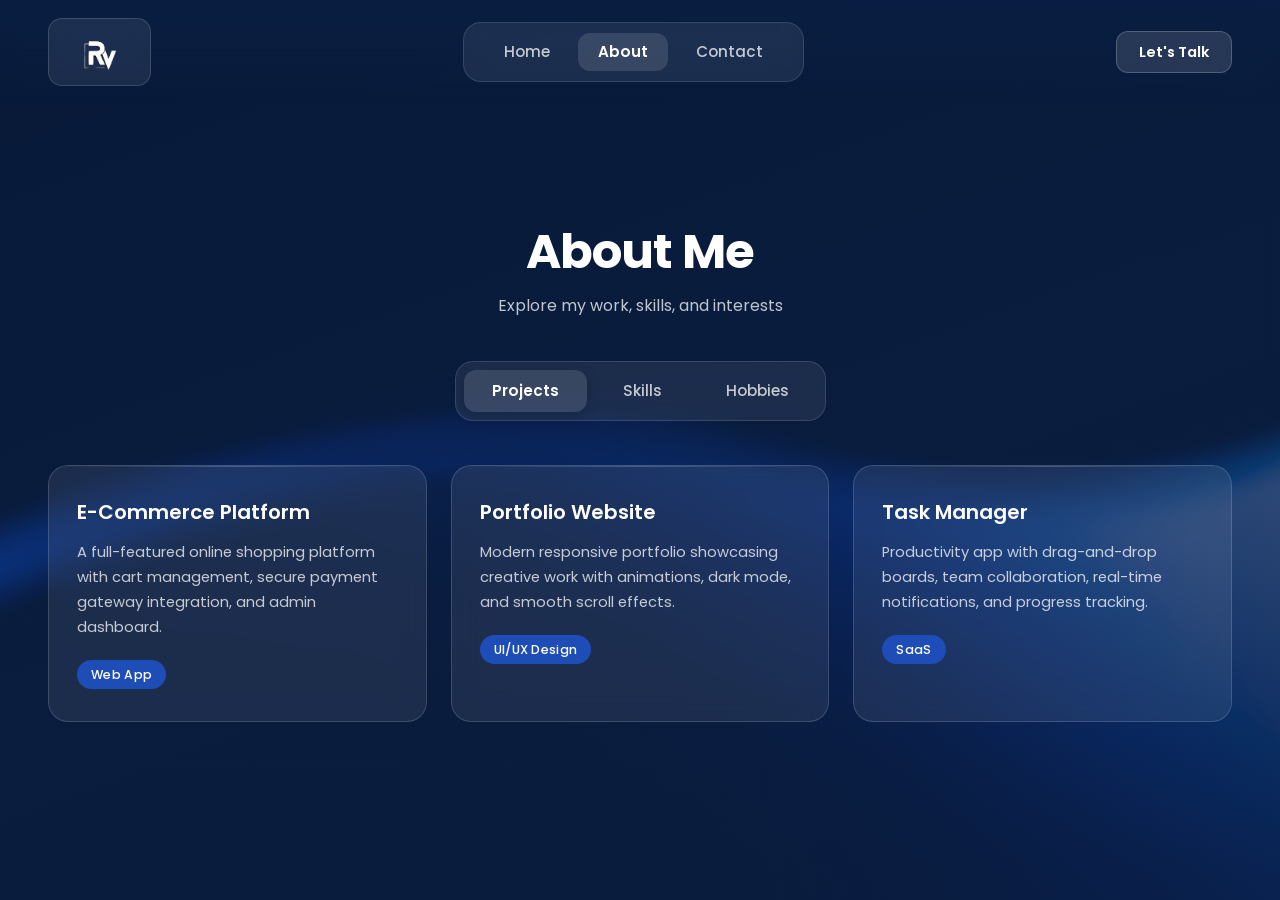
==== pages/about.html @ af15b4a7 "portfolio" ====
<!DOCTYPE html>
<html lang="en">
<head>
  <meta charset="UTF-8">
  <meta name="viewport" content="width=device-width, initial-scale=1.0">
  <title>About | My Portfolio</title>
  <link rel="preconnect" href="https://fonts.googleapis.com">
  <link rel="preconnect" href="https://fonts.gstatic.com" crossorigin>
  <link href="https://fonts.googleapis.com/css2?family=Poppins:wght@300;400;500;600;700&display=swap" rel="stylesheet">
  <link rel="stylesheet" href="../css/common.css">
  <link rel="stylesheet" href="../css/about.css">
</head>
<body class="portfolio-page">

  <nav class="portfolio-nav">
    <img src="../images/logo%20(2).png" alt="Logo" class="nav-logo-img">
    <ul class="portfolio-nav-links">
      <li><a href="home.html">Home</a></li>
      <li><a href="about.html" class="active">About</a></li>
      <li><a href="contact.html">Contact</a></li>
    </ul>
    <a href="contact.html" class="lets-talk-btn">Let's Talk</a>
  </nav>

  <section class="page-section page-about">

    
    <input type="radio" name="about-tabs" id="tab-projects" class="tab-radio" checked>
    <input type="radio" name="about-tabs" id="tab-skills" class="tab-radio">
    <input type="radio" name="about-tabs" id="tab-hobbies" class="tab-radio">

    <div class="about-content">
      <h2 class="section-title">About Me</h2>
      <p class="section-subtitle">Explore my work, skills, and interests</p>

      <div class="tab-buttons">
        <label for="tab-projects" class="tab-label">Projects</label>
        <label for="tab-skills" class="tab-label">Skills</label>
        <label for="tab-hobbies" class="tab-label">Hobbies</label>
      </div>

      <div class="tab-content">

        <div class="tab-panel" id="panel-projects">
          <div class="cards-grid">
            <div class="card transparent-card">
              <h3 class="card-title">E-Commerce Platform</h3>
              <p class="card-text">
                A full-featured online shopping platform with cart management,
                secure payment gateway integration, and admin dashboard.
              </p>
              <span class="card-tag">Web App</span>
            </div>
            <div class="card transparent-card">
              <h3 class="card-title">Portfolio Website</h3>
              <p class="card-text">
                Modern responsive portfolio showcasing creative work with
                animations, dark mode, and smooth scroll effects.
              </p>
              <span class="card-tag">UI/UX Design</span>
            </div>
            <div class="card transparent-card">
              <h3 class="card-title">Task Manager</h3>
              <p class="card-text">
                Productivity app with drag-and-drop boards, team collaboration,
                real-time notifications, and progress tracking.
              </p>
              <span class="card-tag">SaaS</span>
            </div>
          </div>
        </div>

        <div class="tab-panel" id="panel-skills">
          <div class="cards-grid">
            <div class="card transparent-card">
              <h3 class="card-title">Frontend Development</h3>
              <p class="card-text">
                HTML5, CSS3, JavaScript, React, Vue.js — building responsive,
                accessible, and high-performance user interfaces.
              </p>
              <span class="card-tag">Expert</span>
            </div>
            <div class="card transparent-card">
              <h3 class="card-title">UI / UX Design</h3>
              <p class="card-text">
                Figma, Adobe XD, wireframing, prototyping, user research,
                design systems, and pixel-perfect visual design.
              </p>
              <span class="card-tag">Advanced</span>
            </div>
            <div class="card transparent-card">
              <h3 class="card-title">Backend & Database</h3>
              <p class="card-text">
                Node.js, Express, Python, PostgreSQL, MongoDB — designing
                robust APIs and scalable database architectures.
              </p>
              <span class="card-tag">Intermediate</span>
            </div>
          </div>
        </div>

        <div class="tab-panel" id="panel-hobbies">
          <div class="cards-grid">
            <div class="card transparent-card">
              <h3 class="card-title">Photography</h3>
              <p class="card-text">
                Capturing moments through the lens — landscapes, street
                photography, and portraits with a keen eye for composition.
              </p>
              <span class="card-tag">Creative</span>
            </div>
            <div class="card transparent-card">
              <h3 class="card-title">Reading & Writing</h3>
              <p class="card-text">
                Diving into tech blogs, design books, and occasionally writing
                articles about web development trends and best practices.
              </p>
              <span class="card-tag">Mindful</span>
            </div>
            <div class="card transparent-card">
              <h3 class="card-title">Music & Travel</h3>
              <p class="card-text">
                Exploring new places, cultures, and cuisines — always with a
                playlist on hand for inspiration and relaxation.
              </p>
              <span class="card-tag">Adventure</span>
            </div>
          </div>
        </div>

      </div>
    </div>
  </section>

</body>
</html>
---- css/common.css ----
*,
*::before,
*::after {
  box-sizing: border-box;
  margin: 0;
  padding: 0;
}

:root {
  --dark-blue: #0a1f44;
  --dark-blue-2: #0d2857;
  --dark-blue-3: #103268;
  --accent-blue: #1e4db7;
  --white: #ffffff;
  --white-90: rgba(255, 255, 255, 0.9);
  --white-75: rgba(255, 255, 255, 0.75);
  --white-50: rgba(255, 255, 255, 0.5);
  --white-25: rgba(255, 255, 255, 0.25);
  --white-20: rgba(255, 255, 255, 0.2);
  --white-15: rgba(255, 255, 255, 0.15);
  --white-12: rgba(255, 255, 255, 0.12);
  --white-10: rgba(255, 255, 255, 0.10);
  --white-08: rgba(255, 255, 255, 0.08);
  --white-06: rgba(255, 255, 255, 0.06);
  --white-05: rgba(255, 255, 255, 0.05);
}

html {
  scroll-behavior: smooth;
}

body {
  min-height: 100vh;
  font-family: 'Poppins', -apple-system, BlinkMacSystemFont, "Segoe UI", Roboto, Helvetica, Arial, sans-serif;
  font-size: 15px;
  line-height: 1.4;
  -webkit-font-smoothing: antialiased;
  color: var(--white);
  background: var(--dark-blue);
}

body.portfolio-page {
  margin: 0;
  min-height: 100vh;
  overflow-x: hidden;
  background: var(--dark-blue);
}

/* ===== Portfolio Navbar ===== */
.portfolio-nav {
  position: fixed;
  top: 0;
  left: 0;
  width: 100%;
  padding: 18px 48px;
  z-index: 100;
  display: flex;
  align-items: center;
  justify-content: space-between;
  background: linear-gradient(180deg, rgba(10, 31, 68, 0.85) 0%, rgba(10, 31, 68, 0) 100%);
  backdrop-filter: blur(8px);
}

.nav-logo-img {
  display: block;
  width: auto;
  height: 68px;
  max-height: 68px;
  object-fit: contain;
  border-radius: 14px;
  background: var(--white-08);
  border: 1.5px solid var(--white-15);
  padding: 6px 10px;
  backdrop-filter: blur(8px);
}

.portfolio-nav-links {
  list-style: none;
  display: flex;
  align-items: center;
  gap: 8px;
  padding: 10px 20px;
  background: var(--white-08);
  border: 1px solid var(--white-12);
  border-radius: 18px;
  backdrop-filter: blur(12px);
}

.portfolio-nav-links a {
  display: block;
  padding: 8px 20px;
  border-radius: 12px;
  color: var(--white-75);
  text-decoration: none;
  font-weight: 500;
  font-size: 0.95rem;
  transition: all 0.25s ease;
}

.portfolio-nav-links a:hover {
  color: var(--white);
  background: var(--white-08);
}


.portfolio-nav-links a.active {
  background: var(--white-12);
  color: var(--white);
  font-weight: 600;
}


body:has(#about:target) .nav-link-about,
body:has(#contact:target) .nav-link-contact {
  background: var(--white-12);
  color: var(--white);
  font-weight: 600;
}
body:has(#about:target) .nav-link-home,
body:has(#contact:target) .nav-link-home {
  background: transparent;
  color: var(--white-75);
  font-weight: 500;
}
body:has(#contact:target) .nav-link-about {
  background: transparent;
  color: var(--white-75);
  font-weight: 500;
}

.lets-talk-btn {
  padding: 10px 22px;
  border-radius: 12px;
  background: var(--white-12);
  border: 1.5px solid var(--white-20);
  color: var(--white);
  text-decoration: none;
  font-weight: 600;
  font-size: 0.9rem;
  transition: all 0.25s ease;
}

.lets-talk-btn:hover {
  background: var(--white);
  color: var(--dark-blue);
}


.page-section {
  min-height: 100vh;
  width: 100%;
  position: relative;
  padding: 120px 48px 80px;
  display: flex;
  align-items: center;
  justify-content: center;
  overflow: hidden;
}


.card.transparent-card {
  background: var(--white-08);
  border: 1px solid var(--white-15);
  border-radius: 20px;
  padding: 32px 28px;
  text-align: left;
  backdrop-filter: blur(14px);
  transition: all 0.35s cubic-bezier(0.4, 0, 0.2, 1);
  position: relative;
  overflow: hidden;
}

.card.transparent-card::before {
  content: '';
  position: absolute;
  top: 0;
  left: 0;
  right: 0;
  height: 1px;
  background: linear-gradient(90deg, transparent, var(--white-20), transparent);
}

.card.transparent-card:hover {
  transform: translateY(-6px);
  background: var(--white-12);
  border-color: var(--white-25);
  box-shadow: 0 20px 50px rgba(0, 0, 0, 0.35);
}

.card-title {
  font-size: 1.25rem;
  font-weight: 600;
  margin-bottom: 14px;
  color: var(--white);
}

.card-text {
  font-size: 0.92rem;
  line-height: 1.7;
  color: var(--white-75);
  margin-bottom: 20px;
}

.card-tag {
  display: inline-block;
  padding: 6px 14px;
  border-radius: 100px;
  background: var(--accent-blue);
  color: var(--white);
  font-size: 0.78rem;
  font-weight: 500;
  letter-spacing: 0.3px;
}


@media (max-width: 1024px) {
  .portfolio-nav { padding: 16px 28px; }
  .page-section { padding: 110px 28px 70px; }
}

@media (max-width: 768px) {
  .portfolio-nav { padding: 14px 20px; }
  .nav-logo-img { height: 52px; max-height: 52px; }
  .portfolio-nav-links { padding: 7px 12px; gap: 4px; }
  .portfolio-nav-links a { padding: 6px 14px; font-size: 0.85rem; }
  .lets-talk-btn { display: none; }
  .page-section { padding: 100px 20px 60px; }
}
---- css/about.css ----
.page-about {
  background-image: url('../images/bg3.jpg');
  background-size: cover;
  background-position: center;
  background-repeat: no-repeat;
}

.page-about::before {
  content: '';
  position: absolute;
  inset: 0;
  background: linear-gradient(160deg, rgba(10, 31, 68, 0.82) 0%, rgba(13, 40, 87, 0.7) 50%, rgba(10, 31, 68, 0.9) 100%);
  pointer-events: none;
}

.about-content {
  position: relative;
  z-index: 2;
  width: 100%;
  max-width: 1280px;
  text-align: center;
}

.section-title {
  font-size: clamp(2rem, 4vw, 3rem);
  font-weight: 700;
  margin-bottom: 10px;
  letter-spacing: -0.02em;
}

.section-subtitle {
  font-size: 1rem;
  color: var(--white-75);
  margin-bottom: 44px;
}


.tab-radio {
  position: absolute;
  opacity: 0;
  width: 0;
  height: 0;
  pointer-events: none;
}

.tab-buttons {
  display: inline-flex;
  gap: 8px;
  padding: 8px;
  background: var(--white-08);
  border: 1px solid var(--white-12);
  border-radius: 18px;
  margin-bottom: 44px;
  backdrop-filter: blur(12px);
}

.tab-label {
  padding: 10px 28px;
  border: none;
  border-radius: 12px;
  background: transparent;
  color: var(--white-75);
  font-family: 'Poppins', sans-serif;
  font-size: 0.95rem;
  font-weight: 500;
  cursor: pointer;
  transition: all 0.25s ease;
  display: inline-block;
  user-select: none;
}

.tab-label:hover {
  color: var(--white);
  background: var(--white-08);
}


#tab-projects:checked ~ .about-content .tab-buttons [for="tab-projects"],
#tab-skills:checked ~ .about-content .tab-buttons [for="tab-skills"],
#tab-hobbies:checked ~ .about-content .tab-buttons [for="tab-hobbies"] {
  background: var(--white-12);
  color: var(--white);
  font-weight: 600;
  box-shadow: 0 4px 14px rgba(0, 0, 0, 0.2);
}


.tab-content {
  width: 100%;
  position: relative;
}

.tab-panel {
  display: none;
  animation: fadeInUp 0.4s ease;
}

@keyframes fadeInUp {
  from { opacity: 0; transform: translateY(16px); }
  to   { opacity: 1; transform: translateY(0); }
}


#tab-projects:checked ~ .about-content #panel-projects,
#tab-skills:checked ~ .about-content #panel-skills,
#tab-hobbies:checked ~ .about-content #panel-hobbies {
  display: block;
}


.cards-grid {
  display: grid;
  grid-template-columns: repeat(3, 1fr);
  gap: 24px;
}


@media (max-width: 1024px) {
  .cards-grid { grid-template-columns: repeat(2, 1fr); }
}

@media (max-width: 768px) {
  .cards-grid { grid-template-columns: 1fr; }
  .tab-buttons { flex-wrap: wrap; justify-content: center; }
  .tab-label { padding: 9px 20px; font-size: 0.88rem; }
}
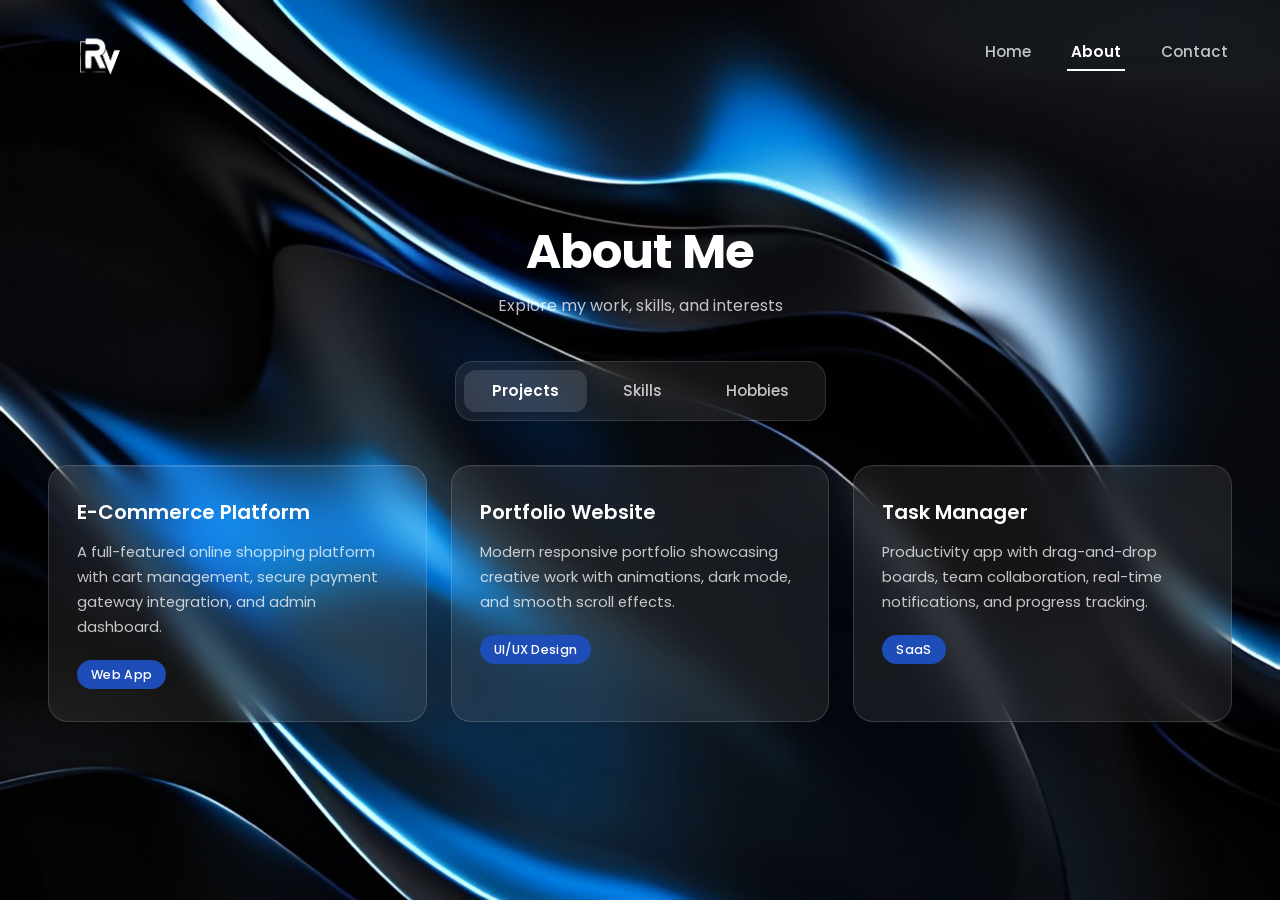
==== commit c04f7b68: "portfolio changes made" ====
--- a/pages/about.html
+++ b/pages/about.html
@@ -19,7 +19,6 @@
       <li><a href="about.html" class="active">About</a></li>
       <li><a href="contact.html">Contact</a></li>
     </ul>
-    <a href="contact.html" class="lets-talk-btn">Let's Talk</a>
   </nav>
 
   <section class="page-section page-about">
--- a/css/common.css
+++ b/css/common.css
@@ -27,6 +27,7 @@
 
 html {
   scroll-behavior: smooth;
+  min-height: 100%;
 }
 
 body {
@@ -43,7 +44,21 @@
   margin: 0;
   min-height: 100vh;
   overflow-x: hidden;
-  background: var(--dark-blue);
+  background-image: url('../images/BGREAL.png');
+  background-size: 100% auto;
+  background-position: center top;
+  background-repeat: no-repeat;
+  background-attachment: scroll;
+  position: relative;
+}
+
+body.portfolio-page::before {
+  content: '';
+  position: fixed;
+  inset: 0;
+  background: transparent;
+  pointer-events: none;
+  z-index: 0;
 }
 
 /* ===== Portfolio Navbar ===== */
@@ -57,8 +72,8 @@
   display: flex;
   align-items: center;
   justify-content: space-between;
-  background: linear-gradient(180deg, rgba(10, 31, 68, 0.85) 0%, rgba(10, 31, 68, 0) 100%);
-  backdrop-filter: blur(8px);
+  background: transparent;
+  backdrop-filter: none;
 }
 
 .nav-logo-img {
@@ -67,52 +82,69 @@
   height: 68px;
   max-height: 68px;
   object-fit: contain;
-  border-radius: 14px;
-  background: var(--white-08);
-  border: 1.5px solid var(--white-15);
-  padding: 6px 10px;
-  backdrop-filter: blur(8px);
 }
 
 .portfolio-nav-links {
   list-style: none;
   display: flex;
   align-items: center;
-  gap: 8px;
-  padding: 10px 20px;
-  background: var(--white-08);
-  border: 1px solid var(--white-12);
-  border-radius: 18px;
-  backdrop-filter: blur(12px);
+  gap: 32px;
+  padding: 0;
+  background: transparent;
+  border: none;
+  border-radius: 0;
+  backdrop-filter: none;
 }
 
 .portfolio-nav-links a {
   display: block;
-  padding: 8px 20px;
-  border-radius: 12px;
+  padding: 8px 4px;
+  border-radius: 0;
   color: var(--white-75);
   text-decoration: none;
   font-weight: 500;
   font-size: 0.95rem;
   transition: all 0.25s ease;
+  background: transparent;
+  position: relative;
+}
+
+.portfolio-nav-links a::after {
+  content: '';
+  position: absolute;
+  bottom: 0;
+  left: 50%;
+  transform: translateX(-50%);
+  width: 0;
+  height: 2px;
+  background: var(--white);
+  transition: width 0.25s ease;
 }
 
 .portfolio-nav-links a:hover {
   color: var(--white);
-  background: var(--white-08);
+  background: transparent;
+}
+
+.portfolio-nav-links a:hover::after {
+  width: 100%;
 }
 
 
 .portfolio-nav-links a.active {
-  background: var(--white-12);
-  color: var(--white);
-  font-weight: 600;
+  background: transparent;
+  color: var(--white);
+  font-weight: 600;
+}
+
+.portfolio-nav-links a.active::after {
+  width: 100%;
 }
 
 
 body:has(#about:target) .nav-link-about,
 body:has(#contact:target) .nav-link-contact {
-  background: var(--white-12);
+  background: transparent;
   color: var(--white);
   font-weight: 600;
 }
@@ -129,20 +161,7 @@
 }
 
 .lets-talk-btn {
-  padding: 10px 22px;
-  border-radius: 12px;
-  background: var(--white-12);
-  border: 1.5px solid var(--white-20);
-  color: var(--white);
-  text-decoration: none;
-  font-weight: 600;
-  font-size: 0.9rem;
-  transition: all 0.25s ease;
-}
-
-.lets-talk-btn:hover {
-  background: var(--white);
-  color: var(--dark-blue);
+  display: none !important;
 }
 
 
@@ -212,6 +231,43 @@
   letter-spacing: 0.3px;
 }
 
+.card-icon {
+  width: 36px;
+  height: 36px;
+  margin-bottom: 18px;
+  color: var(--white-75);
+  display: block;
+}
+
+.repo-btn {
+  display: inline-flex;
+  align-items: center;
+  gap: 8px;
+  margin-top: 20px;
+  padding: 10px 20px;
+  border-radius: 12px;
+  background: var(--white);
+  color: var(--dark-blue);
+  text-decoration: none;
+  font-family: 'Poppins', sans-serif;
+  font-size: 0.88rem;
+  font-weight: 600;
+  transition: all 0.25s ease;
+  border: none;
+  cursor: pointer;
+}
+
+.repo-btn svg {
+  width: 16px;
+  height: 16px;
+}
+
+.repo-btn:hover {
+  transform: translateY(-2px);
+  box-shadow: 0 8px 24px rgba(0, 0, 0, 0.35);
+  background: var(--white-90);
+}
+
 
 @media (max-width: 1024px) {
   .portfolio-nav { padding: 16px 28px; }
@@ -221,8 +277,8 @@
 @media (max-width: 768px) {
   .portfolio-nav { padding: 14px 20px; }
   .nav-logo-img { height: 52px; max-height: 52px; }
-  .portfolio-nav-links { padding: 7px 12px; gap: 4px; }
-  .portfolio-nav-links a { padding: 6px 14px; font-size: 0.85rem; }
+  .portfolio-nav-links { padding: 0; gap: 16px; }
+  .portfolio-nav-links a { padding: 6px 2px; font-size: 0.85rem; }
   .lets-talk-btn { display: none; }
   .page-section { padding: 100px 20px 60px; }
 }
--- a/css/about.css
+++ b/css/about.css
@@ -1,17 +1,10 @@
 
 .page-about {
-  background-image: url('../images/bg3.jpg');
-  background-size: cover;
-  background-position: center;
-  background-repeat: no-repeat;
+  background: transparent;
 }
 
 .page-about::before {
-  content: '';
-  position: absolute;
-  inset: 0;
-  background: linear-gradient(160deg, rgba(10, 31, 68, 0.82) 0%, rgba(13, 40, 87, 0.7) 50%, rgba(10, 31, 68, 0.9) 100%);
-  pointer-events: none;
+  content: none;
 }
 
 .about-content {
